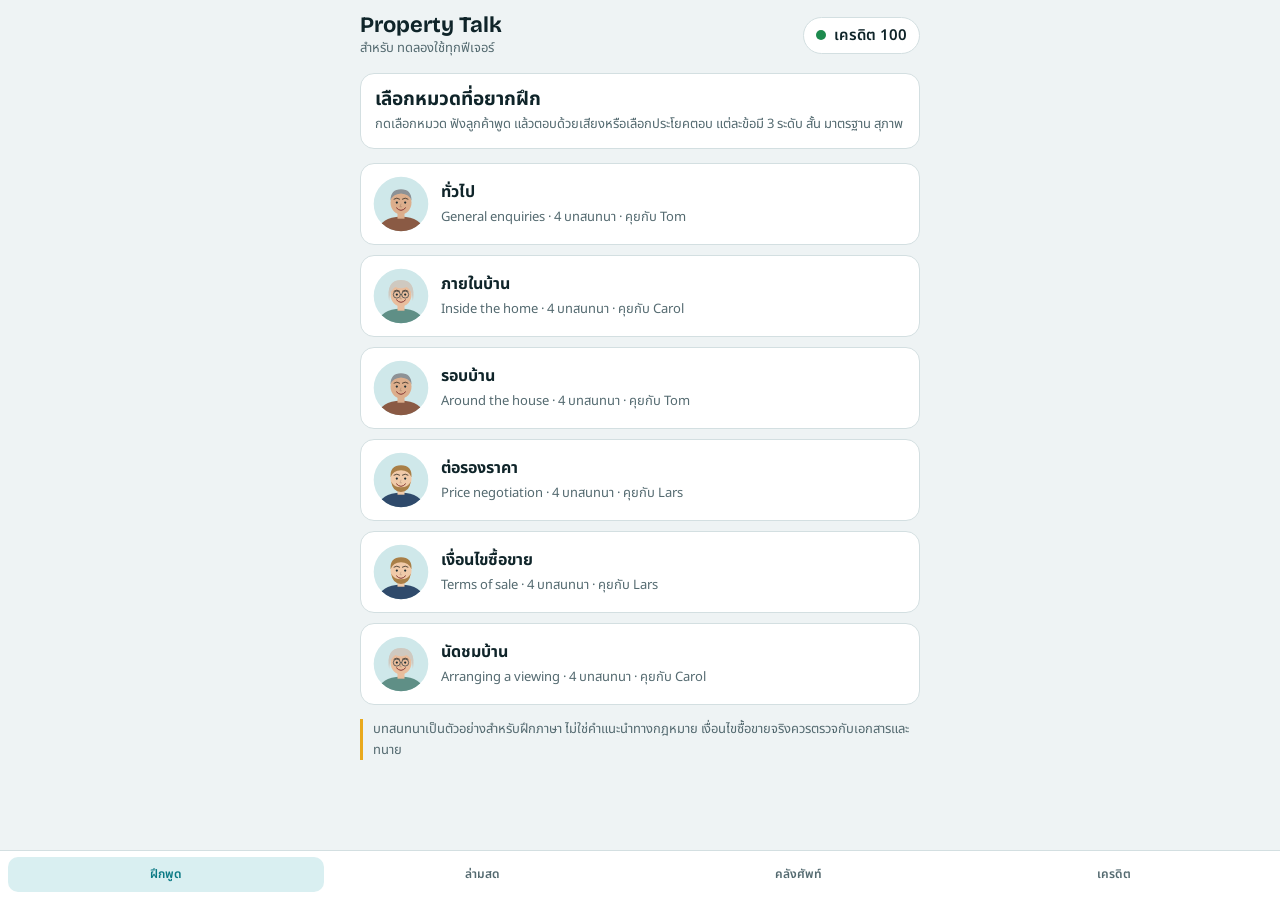
==== customers/demo/index.html @ 3b0f0d15 "Add Property Talk: shared core, customer folders, audio tooling Shared app in core/ with 6 conversat" ====
<!doctype html>
<html lang="th">
<head>
<meta charset="utf-8">
<meta name="viewport" content="width=device-width,initial-scale=1,viewport-fit=cover">
<meta name="robots" content="noindex,nofollow">
<title>Property Talk</title>
<link rel="preconnect" href="https://fonts.googleapis.com">
<link rel="preconnect" href="https://fonts.gstatic.com" crossorigin>
<link rel="stylesheet" href="https://fonts.googleapis.com/css2?family=Bricolage+Grotesque:wght@600;700&family=Noto+Sans+Thai:wght@400;500;600&display=swap">
<link rel="stylesheet" href="../../core/style.css">
</head>
<body>
<div class="wrap">
  <header class="top">
    <div>
      <h1 id="ptitle">Property Talk</h1>
      <p class="muted small" id="psub"></p>
    </div>
    <button class="pill" id="pill" data-act="tab" data-tab="credit" aria-label="ดูเครดิตคงเหลือ" hidden><span class="dot" id="pdot"></span><span id="ptxt">เครดิต</span></button>
  </header>
  <main id="app"></main>
</div>
<nav class="tabs" id="nav" aria-label="เมนูหลัก"></nav>
<div id="toast" hidden role="status"></div>
<div id="big" hidden></div>
<script src="config.js"></script>
<script src="../../core/app.js"></script>
</body>
</html>
---- core/style.css ----
/* Property Talk: shared styles. Phone-first single column, fixed bottom tab bar, light and dark themes. */
:root{
  color-scheme:light;
  --bg:#eef3f4; --surface:#ffffff; --ink:#0f2429; --muted:#546a70; --line:#d3dfe1;
  --accent:#0b7a85; --accent-ink:#ffffff; --accent-soft:#d9eff1; --sun:#e9a91d;
  --good:#1d8a4e; --bad:#c2371f; --face-bg:#cfe8ea;
  --font-display:'Bricolage Grotesque','Noto Sans Thai',system-ui,sans-serif;
  --font-body:'Noto Sans Thai',system-ui,-apple-system,'Segoe UI',sans-serif;
}
@media (prefers-color-scheme: dark){:root:not([data-theme="light"]){
  --bg:#0c1a1e; --surface:#132a30; --ink:#e6f1f3; --muted:#93aab0; --line:#24414a;
  --accent:#4cc3cd; --accent-ink:#06282c; --accent-soft:#17383e; --sun:#f0bd4a;
  --good:#5fcf8f; --bad:#ff8a78; --face-bg:#1d4149; color-scheme:dark}}
:root[data-theme="dark"]{
  --bg:#0c1a1e; --surface:#132a30; --ink:#e6f1f3; --muted:#93aab0; --line:#24414a;
  --accent:#4cc3cd; --accent-ink:#06282c; --accent-soft:#17383e; --sun:#f0bd4a;
  --good:#5fcf8f; --bad:#ff8a78; --face-bg:#1d4149; color-scheme:dark}
*{box-sizing:border-box}
[hidden]{display:none!important}
html{-webkit-text-size-adjust:100%}
body{margin:0;background:var(--bg);color:var(--ink);font-family:var(--font-body);font-size:15px;line-height:1.55;padding-inline:16px;padding-block:calc(12px + env(safe-area-inset-top,0px)) calc(96px + env(safe-area-inset-bottom,0px))}
img{max-width:100%}
.wrap{max-width:560px;margin-inline:auto;display:flex;flex-direction:column;gap:14px;min-width:0}
h1,h2,h3{font-family:var(--font-display);margin:0;text-wrap:balance;line-height:1.2}
h1{font-size:22px}h2{font-size:19px}h3{font-size:15px}
p{margin:0}
.muted{color:var(--muted)}
.small{font-size:13px}
header.top{display:flex;align-items:center;justify-content:space-between;gap:12px}
.pill{font:inherit;display:inline-flex;align-items:center;gap:8px;border:1px solid var(--line);background:var(--surface);color:var(--ink);border-radius:999px;padding:6px 12px;font-weight:600;cursor:pointer;min-height:36px}
.dot{width:10px;height:10px;border-radius:50%;background:var(--good)}
.dot.warn{background:var(--sun)}.dot.crit,.dot.out{background:var(--bad)}
.card{background:var(--surface);border:1px solid var(--line);border-radius:14px;padding:14px;min-width:0}
.btn{font:inherit;font-weight:600;border:1px solid var(--line);background:var(--surface);color:var(--ink);border-radius:10px;padding:8px 12px;min-height:40px;cursor:pointer;display:inline-flex;align-items:center;justify-content:center;gap:6px}
.btn.sm{min-height:34px;padding:5px 10px;font-size:13px}
.btn.primary{background:var(--accent);color:var(--accent-ink);border-color:var(--accent)}
.btn.on{background:var(--accent-soft);border-color:var(--accent)}
.btn:focus-visible,.pill:focus-visible,.opt:focus-visible,.w:focus-visible,.tab:focus-visible,.cat:focus-visible,.chip:focus-visible,input:focus-visible,textarea:focus-visible{outline:2px solid var(--accent);outline-offset:2px}
.row{display:flex;flex-wrap:wrap;gap:8px;align-items:center}
.acts{display:flex;flex-wrap:wrap;gap:6px;margin-top:10px}
.cats{display:grid;gap:10px}
.cat{font:inherit;text-align:left;display:flex;gap:12px;align-items:center;background:var(--surface);color:var(--ink);border:1px solid var(--line);border-radius:14px;padding:12px;cursor:pointer;width:100%}
.cat .mini{width:56px;height:56px;border-radius:50%;overflow:hidden;flex:none}
.cat b{font-family:var(--font-display);font-size:16px;display:block}
.tag{font-size:12px;font-weight:600;border-radius:6px;padding:2px 8px;background:var(--accent-soft);color:var(--ink)}
.stage{display:flex;gap:14px;align-items:center}
.face{width:104px;height:104px;border-radius:50%;overflow:hidden;flex:none}
.face svg,.mini svg{width:100%;height:100%;display:block}
.eye{transform-box:fill-box;transform-origin:center;animation:blink 4.2s infinite}
@keyframes blink{0%,92%,100%{transform:scaleY(1)}96%{transform:scaleY(.1)}}
.m-open{display:none;transform-box:fill-box;transform-origin:center}
.talk .m-smile{display:none}
.talk .m-open{display:block;animation:talk .26s ease-in-out infinite alternate}
@keyframes talk{from{transform:scaleY(.35)}to{transform:scaleY(1.25)}}
.dots{display:flex;gap:6px}
.dots i{flex:1;height:5px;border-radius:3px;background:var(--line)}
.dots i.done{background:var(--accent)}
.bubble{border-radius:16px;padding:14px;background:var(--surface);border:1px solid var(--line)}
.bubble.me{background:var(--accent-soft);border-color:transparent}
.en{font-family:var(--font-display);font-size:19px;font-weight:600;line-height:1.4}
.bubble .th{margin-top:6px;color:var(--muted);font-size:14px}
.w{cursor:pointer;text-decoration:underline dotted;text-decoration-color:var(--muted);text-underline-offset:4px;text-decoration-thickness:1px;border-radius:3px}
.wordbar{display:flex;flex-wrap:wrap;gap:8px;align-items:center;background:var(--accent-soft);border-radius:12px;padding:10px 12px}
.wordbar:empty{display:none}
.opts{display:grid;gap:8px}
.opt{font:inherit;text-align:left;background:var(--surface);color:var(--ink);border:1px solid var(--line);border-radius:12px;padding:10px 12px;cursor:pointer;width:100%}
.opt .lv{display:inline-block;margin-bottom:4px}
.opt .e{font-weight:600;display:block}
.opt .t{color:var(--muted);font-size:13px;display:block}
.mic{width:64px;height:64px;border-radius:50%;border:0;background:var(--accent);color:var(--accent-ink);display:inline-flex;align-items:center;justify-content:center;cursor:pointer;flex:none}
.mic svg{width:26px;height:26px}
.mic.live{animation:pulse 1s infinite}
@keyframes pulse{0%{box-shadow:0 0 0 0 rgba(11,122,133,.5)}100%{box-shadow:0 0 0 16px rgba(11,122,133,0)}}
.seg{display:grid;grid-template-columns:1fr 1fr;gap:6px;background:var(--line);padding:4px;border-radius:12px}
.seg button{font:inherit;font-weight:600;border:0;border-radius:9px;padding:9px;background:transparent;color:var(--ink);cursor:pointer}
.seg button.on{background:var(--surface)}
textarea,input[type=number],input[type=text]{font:inherit;width:100%;border:1px solid var(--line);border-radius:10px;padding:10px;background:var(--bg);color:var(--ink)}
textarea{resize:vertical}
label.f{display:flex;flex-direction:column;gap:4px;font-size:13px;color:var(--muted);min-width:0}
.out .en{font-size:22px}
.chips{display:flex;flex-wrap:wrap;gap:8px}
.chip{font:inherit;font-size:13px;border:1px solid var(--line);background:var(--surface);color:var(--ink);border-radius:999px;padding:6px 12px;cursor:pointer;text-align:left}
.note{font-size:13px;color:var(--muted);border-left:3px solid var(--sun);padding-left:10px}
.meter{position:relative;height:16px;border-radius:8px;background:var(--line);overflow:hidden}
.meter .fill{height:100%;background:var(--good);transition:width .3s}
.meter .fill.warn{background:var(--sun)}.meter .fill.crit,.meter .fill.out{background:var(--bad)}
.meter i{position:absolute;top:0;bottom:0;width:2px;background:var(--surface)}
.ticks{position:relative;height:18px;font-size:12px;color:var(--muted)}
.ticks span{position:absolute;transform:translateX(-50%);top:2px}
.bal{font-family:var(--font-display);font-size:40px;font-weight:700;line-height:1;font-variant-numeric:tabular-nums}
.packs{display:grid;grid-template-columns:repeat(auto-fit,minmax(150px,1fr));gap:10px}
.pack{border:1px solid var(--line);border-radius:12px;padding:12px;display:flex;flex-direction:column;gap:6px;background:var(--surface)}
.pack b{font-family:var(--font-display);font-size:20px;font-variant-numeric:tabular-nums}
.tbl{overflow-x:auto}
table{border-collapse:collapse;width:100%;min-width:420px;font-size:13px;font-variant-numeric:tabular-nums}
th,td{padding:8px 6px;border-bottom:1px solid var(--line);text-align:right;white-space:nowrap}
th:first-child,td:first-child{text-align:left}
td input{width:84px;padding:6px;text-align:right}
.good{color:var(--good);font-weight:600}.bad{color:var(--bad);font-weight:600}
.grid2{display:grid;grid-template-columns:1fr 1fr;gap:10px}
.item{display:flex;gap:10px;justify-content:space-between;align-items:flex-start;padding:10px 0;border-bottom:1px solid var(--line)}
.item:last-child{border-bottom:0}
.item .e{font-weight:600}
.flash{min-height:180px;display:flex;flex-direction:column;align-items:center;justify-content:center;text-align:center;gap:8px;cursor:pointer}
nav.tabs{position:fixed;left:0;right:0;bottom:0;background:var(--surface);border-top:1px solid var(--line);display:grid;grid-template-columns:repeat(4,1fr);padding:6px 8px calc(8px + env(safe-area-inset-bottom,0px));z-index:10}
.tab{font:inherit;font-size:12px;font-weight:600;border:0;background:transparent;color:var(--muted);padding:8px 2px;border-radius:10px;cursor:pointer}
.tab[aria-current="page"]{color:var(--accent);background:var(--accent-soft)}
#toast{position:fixed;left:50%;transform:translateX(-50%);bottom:calc(76px + env(safe-area-inset-bottom,0px));background:var(--ink);color:var(--bg);padding:10px 14px;border-radius:10px;font-size:14px;z-index:30;max-width:calc(100% - 32px);text-align:center}
#big{position:fixed;inset:0;z-index:40;background:var(--bg);display:flex;flex-direction:column;padding:16px;padding-top:calc(16px + env(safe-area-inset-top,0px))}
#big .txt{flex:1;display:flex;align-items:center;justify-content:center;text-align:center;font-family:var(--font-display);font-weight:700;font-size:clamp(28px,8vw,48px);line-height:1.25;text-wrap:balance}
@media (prefers-reduced-motion: reduce){.eye,.talk .m-open,.mic.live,.meter .fill{animation:none;transition:none}}
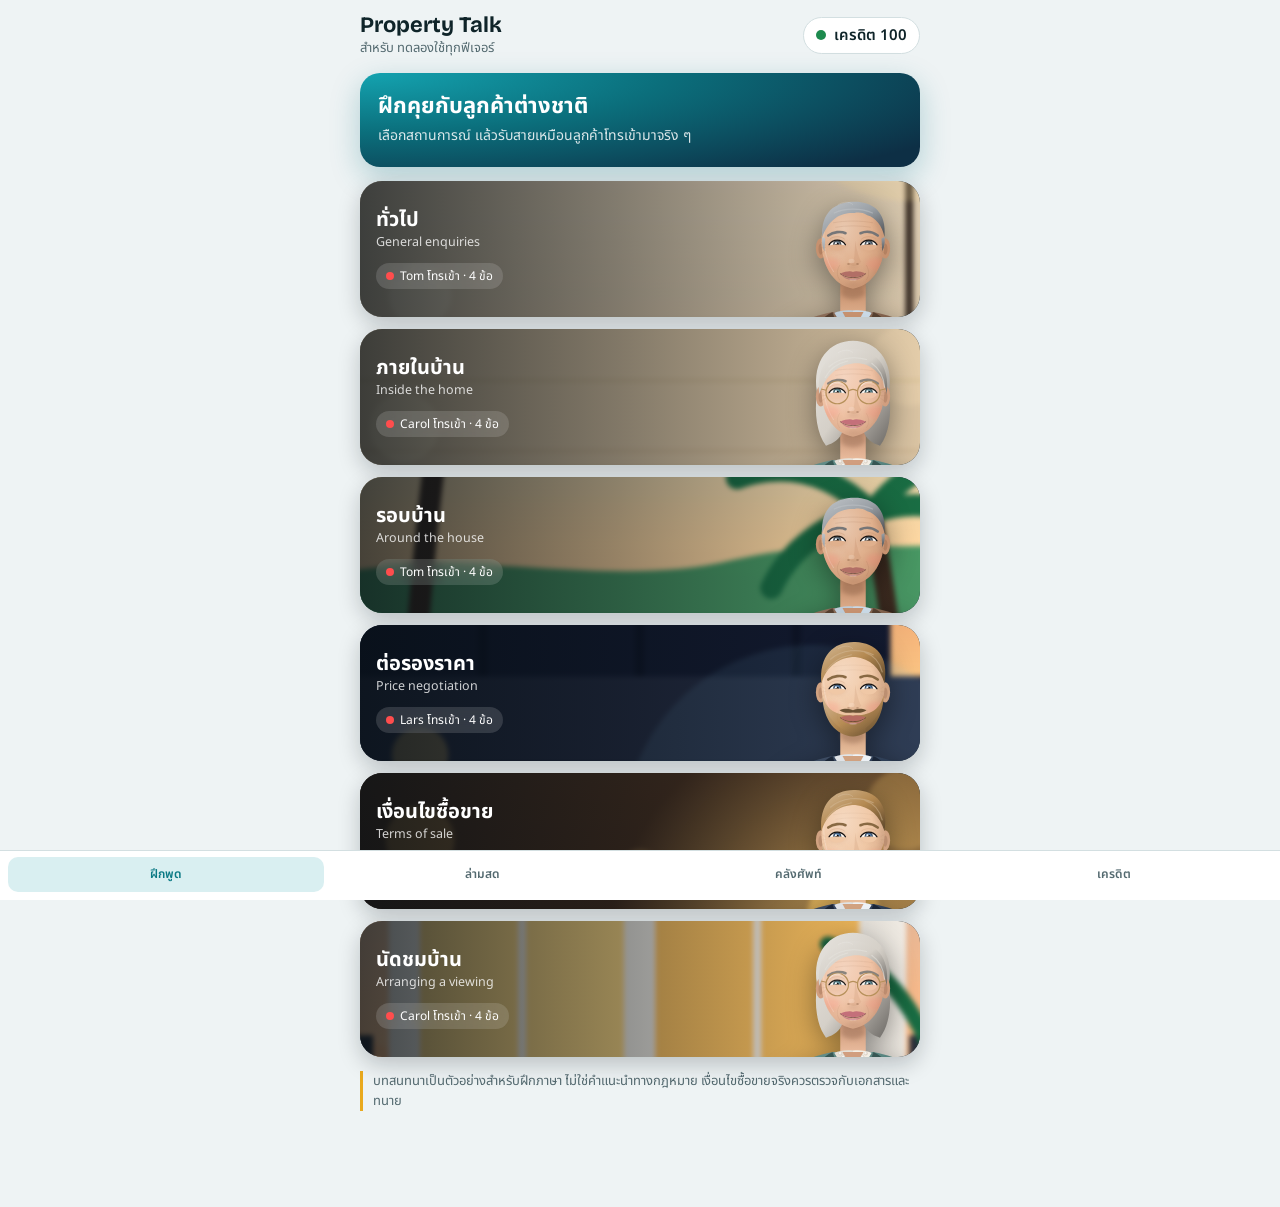
==== commit 525a28a8: "Premium avatars, full-screen video-call UI with reactions, compact layout for small phones Co-Author" ====
--- a/customers/demo/index.html
+++ b/customers/demo/index.html
@@ -23,8 +23,10 @@
 </div>
 <nav class="tabs" id="nav" aria-label="เมนูหลัก"></nav>
 <div id="toast" hidden role="status"></div>
+<div id="call" class="call" hidden></div>
 <div id="big" hidden></div>
 <script src="config.js"></script>
+<script src="../../core/art.js"></script>
 <script src="../../core/app.js"></script>
 </body>
 </html>
--- a/core/style.css
+++ b/core/style.css
@@ -39,34 +39,12 @@
 .row{display:flex;flex-wrap:wrap;gap:8px;align-items:center}
 .acts{display:flex;flex-wrap:wrap;gap:6px;margin-top:10px}
 .cats{display:grid;gap:10px}
-.cat{font:inherit;text-align:left;display:flex;gap:12px;align-items:center;background:var(--surface);color:var(--ink);border:1px solid var(--line);border-radius:14px;padding:12px;cursor:pointer;width:100%}
-.cat .mini{width:56px;height:56px;border-radius:50%;overflow:hidden;flex:none}
-.cat b{font-family:var(--font-display);font-size:16px;display:block}
 .tag{font-size:12px;font-weight:600;border-radius:6px;padding:2px 8px;background:var(--accent-soft);color:var(--ink)}
-.stage{display:flex;gap:14px;align-items:center}
-.face{width:104px;height:104px;border-radius:50%;overflow:hidden;flex:none}
-.face svg,.mini svg{width:100%;height:100%;display:block}
-.eye{transform-box:fill-box;transform-origin:center;animation:blink 4.2s infinite}
-@keyframes blink{0%,92%,100%{transform:scaleY(1)}96%{transform:scaleY(.1)}}
-.m-open{display:none;transform-box:fill-box;transform-origin:center}
-.talk .m-smile{display:none}
-.talk .m-open{display:block;animation:talk .26s ease-in-out infinite alternate}
 @keyframes talk{from{transform:scaleY(.35)}to{transform:scaleY(1.25)}}
-.dots{display:flex;gap:6px}
-.dots i{flex:1;height:5px;border-radius:3px;background:var(--line)}
-.dots i.done{background:var(--accent)}
-.bubble{border-radius:16px;padding:14px;background:var(--surface);border:1px solid var(--line)}
-.bubble.me{background:var(--accent-soft);border-color:transparent}
 .en{font-family:var(--font-display);font-size:19px;font-weight:600;line-height:1.4}
-.bubble .th{margin-top:6px;color:var(--muted);font-size:14px}
 .w{cursor:pointer;text-decoration:underline dotted;text-decoration-color:var(--muted);text-underline-offset:4px;text-decoration-thickness:1px;border-radius:3px}
 .wordbar{display:flex;flex-wrap:wrap;gap:8px;align-items:center;background:var(--accent-soft);border-radius:12px;padding:10px 12px}
 .wordbar:empty{display:none}
-.opts{display:grid;gap:8px}
-.opt{font:inherit;text-align:left;background:var(--surface);color:var(--ink);border:1px solid var(--line);border-radius:12px;padding:10px 12px;cursor:pointer;width:100%}
-.opt .lv{display:inline-block;margin-bottom:4px}
-.opt .e{font-weight:600;display:block}
-.opt .t{color:var(--muted);font-size:13px;display:block}
 .mic{width:64px;height:64px;border-radius:50%;border:0;background:var(--accent);color:var(--accent-ink);display:inline-flex;align-items:center;justify-content:center;cursor:pointer;flex:none}
 .mic svg{width:26px;height:26px}
 .mic.live{animation:pulse 1s infinite}
@@ -105,7 +83,133 @@
 nav.tabs{position:fixed;left:0;right:0;bottom:0;background:var(--surface);border-top:1px solid var(--line);display:grid;grid-template-columns:repeat(4,1fr);padding:6px 8px calc(8px + env(safe-area-inset-bottom,0px));z-index:10}
 .tab{font:inherit;font-size:12px;font-weight:600;border:0;background:transparent;color:var(--muted);padding:8px 2px;border-radius:10px;cursor:pointer}
 .tab[aria-current="page"]{color:var(--accent);background:var(--accent-soft)}
-#toast{position:fixed;left:50%;transform:translateX(-50%);bottom:calc(76px + env(safe-area-inset-bottom,0px));background:var(--ink);color:var(--bg);padding:10px 14px;border-radius:10px;font-size:14px;z-index:30;max-width:calc(100% - 32px);text-align:center}
-#big{position:fixed;inset:0;z-index:40;background:var(--bg);display:flex;flex-direction:column;padding:16px;padding-top:calc(16px + env(safe-area-inset-top,0px))}
+#toast{position:fixed;left:50%;transform:translateX(-50%);bottom:calc(76px + env(safe-area-inset-bottom,0px));background:var(--ink);color:var(--bg);padding:10px 14px;border-radius:10px;font-size:14px;z-index:80;max-width:calc(100% - 32px);text-align:center}
+#big{position:fixed;inset:0;z-index:90;background:var(--bg);display:flex;flex-direction:column;padding:16px;padding-top:calc(16px + env(safe-area-inset-top,0px))}
 #big .txt{flex:1;display:flex;align-items:center;justify-content:center;text-align:center;font-family:var(--font-display);font-weight:700;font-size:clamp(28px,8vw,48px);line-height:1.25;text-wrap:balance}
-@media (prefers-reduced-motion: reduce){.eye,.talk .m-open,.mic.live,.meter .fill{animation:none;transition:none}}
+
+/* ---------- avatar animation ---------- */
+.avatar{display:block}
+.avatar .lid{animation:lidblink 4.6s infinite}
+@keyframes lidblink{0%,93%,100%{transform:scaleY(0)}96%{transform:scaleY(1)}}
+.avatar .iris{animation:glance 8s ease-in-out infinite}
+@keyframes glance{0%,40%,100%{transform:translate(0,0)}50%,70%{transform:translate(2.5px,.6px)}80%,92%{transform:translate(-2.2px,0)}}
+.avatar .ahead{transform-box:view-box;transform-origin:200px 330px;animation:sway 7s ease-in-out infinite}
+@keyframes sway{0%,100%{transform:rotate(-.7deg) translateY(0)}50%{transform:rotate(.9deg) translateY(-2px)}}
+.avatar .abody{transform-box:view-box;transform-origin:200px 480px;animation:breathe 4.8s ease-in-out infinite}
+@keyframes breathe{0%,100%{transform:scale(1)}50%{transform:scale(1.008,1.012)}}
+.talk .avatar .ahead{animation:nod .7s ease-in-out infinite}
+@keyframes nod{0%,100%{transform:rotate(0) translateY(0)}50%{transform:rotate(-1deg) translateY(1.5px)}}
+
+/* ---------- home: hero and scenario cards ---------- */
+.hero{border-radius:20px;padding:20px 18px;color:#fff;background:radial-gradient(120% 140% at 0% 0%,#14a3b0 0%,#0b6f7c 45%,#0d2f45 100%);box-shadow:0 10px 30px rgba(11,111,124,.28)}
+.hero h2{font-size:22px;color:#fff}
+.hero p{margin-top:6px;color:rgba(255,255,255,.85);font-size:14px}
+.cats{display:grid;gap:12px}
+.catcard{font:inherit;color:#fff;text-align:left;position:relative;overflow:hidden;border:0;border-radius:22px;height:136px;padding:0;cursor:pointer;width:100%;background:#10202a;box-shadow:0 8px 22px rgba(8,20,28,.22)}
+.catcard .cbg{position:absolute;inset:-6%;filter:blur(2.5px) saturate(1.1)}
+.catcard .cbg svg{width:100%;height:100%;display:block}
+.catcard .cshade{position:absolute;inset:0;background:linear-gradient(90deg,rgba(6,14,20,.74) 0%,rgba(6,14,20,.42) 46%,rgba(6,14,20,0) 100%)}
+.catcard .cav{position:absolute;right:-8px;bottom:-34px;width:150px;height:180px}
+.catcard .cav svg{width:100%;height:100%;display:block;filter:drop-shadow(0 8px 14px rgba(0,0,0,.4))}
+.catcard .ctext{position:absolute;left:16px;top:0;bottom:0;display:flex;flex-direction:column;justify-content:center;gap:2px;max-width:58%}
+.catcard b{font-family:var(--font-display);font-size:20px;line-height:1.15}
+.catcard .cen{font-size:12.5px;opacity:.8}
+.catcard .cmeta{margin-top:8px;font-size:12px;display:inline-flex;align-items:center;gap:6px;background:rgba(255,255,255,.14);backdrop-filter:blur(8px);border-radius:999px;padding:4px 10px;width:fit-content}
+.catcard:focus-visible{outline:3px solid var(--accent);outline-offset:2px}
+.live{display:inline-block;width:8px;height:8px;border-radius:50%;background:#ff4d4d;box-shadow:0 0 0 0 rgba(255,77,77,.6);animation:livepulse 1.6s infinite}
+@keyframes livepulse{0%{box-shadow:0 0 0 0 rgba(255,77,77,.6)}100%{box-shadow:0 0 0 8px rgba(255,77,77,0)}}
+
+/* ---------- full-screen call ---------- */
+.call{position:fixed;inset:0;z-index:60;background:#0a1116;color:#fff;overflow:hidden;display:flex;flex-direction:column;animation:callin .38s cubic-bezier(.2,.8,.2,1)}
+@keyframes callin{from{opacity:0;transform:translateY(28px) scale(.98)}to{opacity:1;transform:none}}
+.call .bd{position:absolute;inset:-5%;z-index:0}
+.call .bd svg{width:100%;height:100%;display:block;filter:blur(6px) saturate(1.12)}
+.call .shade{position:absolute;inset:0;z-index:1;background:linear-gradient(180deg,rgba(6,12,16,.6) 0%,rgba(6,12,16,0) 24%,rgba(6,12,16,0) 44%,rgba(6,12,16,.78) 74%,rgba(6,12,16,.95) 100%)}
+.ctop{position:relative;z-index:4;display:flex;align-items:center;gap:12px;padding:calc(12px + env(safe-area-inset-top,0px)) 16px 8px}
+.cwho{display:flex;flex-direction:column;min-width:0;flex:1}
+.cwho b{font-family:var(--font-display);font-size:18px;line-height:1.1}
+.cwho span{font-size:12px;opacity:.85;display:inline-flex;align-items:center;gap:6px;font-variant-numeric:tabular-nums}
+.cprog{display:flex;gap:4px;width:64px}
+.cprog i{flex:1;height:4px;border-radius:2px;background:rgba(255,255,255,.28)}
+.cprog i.done{background:#4cd4de}
+.cface{position:absolute;left:0;right:0;top:calc(60px + env(safe-area-inset-top,0px));bottom:36%;z-index:2;display:flex;align-items:flex-end;justify-content:center;pointer-events:none}
+.cface.small{bottom:52%}
+.cface svg{height:100%;width:auto;max-width:100%;filter:drop-shadow(0 22px 30px rgba(0,0,0,.5));-webkit-mask-image:linear-gradient(#000 76%,transparent 99%);mask-image:linear-gradient(#000 76%,transparent 99%)}
+.cbottom{position:relative;z-index:4;margin-top:auto;padding:0 16px calc(14px + env(safe-area-inset-bottom,0px));display:flex;flex-direction:column;gap:10px;max-height:66%;overflow:auto}
+.sub{background:rgba(18,28,34,.58);backdrop-filter:blur(16px) saturate(1.2);-webkit-backdrop-filter:blur(16px) saturate(1.2);border:1px solid rgba(255,255,255,.14);border-radius:20px;padding:12px 14px}
+.sub .en{font-size:19px;color:#fff}
+.sub .th{margin-top:6px;color:rgba(255,255,255,.72);font-size:14px}
+.sub.me{background:rgba(11,122,133,.6);border-color:rgba(255,255,255,.2);align-self:flex-end;max-width:94%}
+.sub .tag{background:rgba(255,255,255,.2);color:#fff}
+.sub .w{text-decoration-color:rgba(255,255,255,.6)}
+.sub.sum h3{font-size:18px}
+.sumlist{margin-top:8px;max-height:26vh;overflow:auto}
+.sub .item{border-bottom-color:rgba(255,255,255,.14)}
+.small.dim,.dim{color:rgba(255,255,255,.7)}
+.react{display:flex;gap:8px;align-items:flex-start;font-size:14px;background:rgba(255,255,255,.14);backdrop-filter:blur(12px);border-radius:16px;padding:8px 12px;align-self:flex-start;max-width:94%;animation:pop .35s cubic-bezier(.2,.9,.3,1.3)}
+.react em{opacity:.75;font-style:normal;display:block;font-size:12.5px}
+.rdot{width:8px;height:8px;border-radius:50%;background:#4cd4de;margin-top:7px;flex:none}
+@keyframes pop{from{opacity:0;transform:translateY(8px) scale(.96)}to{opacity:1;transform:none}}
+.call .wordbar{background:rgba(255,255,255,.18);color:#fff;backdrop-filter:blur(12px)}
+.call .btn.glass,.btn.glass{background:rgba(255,255,255,.16);color:#fff;border-color:rgba(255,255,255,.22);backdrop-filter:blur(10px)}
+.pillbtn{font:inherit;font-weight:600;color:#fff;background:rgba(255,255,255,.16);border:1px solid rgba(255,255,255,.24);backdrop-filter:blur(12px);border-radius:999px;min-height:44px;padding:0 18px;display:flex;align-items:center;justify-content:space-between;cursor:pointer}
+.ctrls{display:flex;align-items:flex-end;justify-content:space-between;gap:4px}
+.cbw{display:flex;flex-direction:column;align-items:center;gap:4px;min-width:0}
+.cl{font-size:10.5px;opacity:.85;white-space:nowrap}
+.cbtn{width:42px;height:42px;border-radius:50%;border:1px solid rgba(255,255,255,.2);background:rgba(255,255,255,.14);backdrop-filter:blur(10px);color:#fff;display:inline-flex;align-items:center;justify-content:center;font:inherit;font-size:12px;cursor:pointer;padding:0}
+.cbtn b{font-weight:600;font-size:12px}
+.cbtn.on{background:rgba(76,212,222,.3);border-color:#4cd4de}
+.cbtn.end{background:#e5484d;border-color:#e5484d}
+.cbtn.end.sm{width:38px;height:38px}
+.cbtn:focus-visible,.cmain:focus-visible,.pillbtn:focus-visible,.copt:focus-visible{outline:2px solid #4cd4de;outline-offset:2px}
+.cmain{width:68px;height:68px;border-radius:50%;border:0;color:#04262b;background:linear-gradient(145deg,#6fe3ec,#2bb5c1);box-shadow:0 8px 22px rgba(43,181,193,.45);display:inline-flex;align-items:center;justify-content:center;cursor:pointer}
+.cmain.next{background:linear-gradient(145deg,#8af0a8,#22b35b);box-shadow:0 8px 22px rgba(34,179,91,.45)}
+.cmain svg{width:28px;height:28px}
+.sheet{position:absolute;left:0;right:0;bottom:0;z-index:8;background:rgba(12,19,24,.96);backdrop-filter:blur(24px) saturate(1.2);-webkit-backdrop-filter:blur(24px);border-top:1px solid rgba(255,255,255,.14);border-radius:26px 26px 0 0;padding:8px 16px calc(16px + env(safe-area-inset-bottom,0px));transform:translateY(105%);transition:transform .34s cubic-bezier(.2,.8,.2,1);max-height:74%;overflow:auto;visibility:hidden}
+.sheet.open{transform:none;visibility:visible}
+.sheet .grab{width:40px;height:4px;border-radius:2px;background:rgba(255,255,255,.3);margin:4px auto 10px}
+.copts{display:grid;gap:8px;margin-top:10px}
+.copt{font:inherit;text-align:left;color:#fff;background:rgba(255,255,255,.1);border:1px solid rgba(255,255,255,.16);border-radius:16px;padding:10px 12px;cursor:pointer;display:block;width:100%}
+.copt .lv{margin-bottom:4px;display:inline-block;background:rgba(255,255,255,.2);color:#fff}
+.copt .e{display:block;font-weight:600}
+.copt .t{display:block;font-size:13px;color:rgba(255,255,255,.7)}
+.call .mic.cmain.live{animation:pulse2 1s infinite}
+@keyframes pulse2{0%{box-shadow:0 0 0 0 rgba(43,181,193,.6)}100%{box-shadow:0 0 0 18px rgba(43,181,193,0)}}
+
+/* ---------- incoming call ---------- */
+.call.ringing .shade{background:linear-gradient(180deg,rgba(6,12,16,.7),rgba(6,12,16,.55) 50%,rgba(6,12,16,.9))}
+.ringbox{position:relative;z-index:3;margin-top:calc(70px + env(safe-area-inset-top,0px));display:flex;flex-direction:column;align-items:center;gap:6px;text-align:center}
+.ringav{position:relative;width:190px;height:190px;display:flex;align-items:center;justify-content:center;margin-bottom:14px}
+.ringav i{position:absolute;inset:0;border-radius:50%;border:2px solid rgba(255,255,255,.35);animation:ringout 2.4s ease-out infinite}
+.ringav i:nth-child(2){animation-delay:.8s}.ringav i:nth-child(3){animation-delay:1.6s}
+@keyframes ringout{from{transform:scale(.7);opacity:.9}to{transform:scale(1.5);opacity:0}}
+.rface{width:170px;height:170px;border-radius:50%;overflow:hidden;background:var(--face-bg);border:3px solid rgba(255,255,255,.7);box-shadow:0 12px 34px rgba(0,0,0,.5)}
+.rface svg{width:290px;height:auto;margin:-50px 0 0 -60px;display:block}
+.ringbox h2{font-size:28px;color:#fff}
+.rsub{opacity:.85;font-size:14px}
+.rcall{opacity:.9;font-size:15px;animation:blinkText 1.4s ease-in-out infinite}
+@keyframes blinkText{0%,100%{opacity:.4}50%{opacity:1}}
+.ringbtns{position:absolute;left:0;right:0;bottom:calc(48px + env(safe-area-inset-bottom,0px));z-index:4;display:flex;justify-content:space-around;padding:0 40px}
+.rb{display:flex;flex-direction:column;align-items:center;gap:8px}
+.cbtn.big{width:74px;height:74px}
+.cbtn.ans{background:#1fbf62;border-color:#1fbf62;animation:answerpulse 1.3s infinite}
+@keyframes answerpulse{0%{box-shadow:0 0 0 0 rgba(31,191,98,.6)}100%{box-shadow:0 0 0 20px rgba(31,191,98,0)}}
+
+@media (prefers-reduced-motion: reduce){
+  .avatar .lid,.avatar .iris,.avatar .ahead,.avatar .abody,.talk .avatar .ahead,.mic.live,.meter .fill,.live,.ringav i,.cbtn.ans,.rcall,.call,.react,.call .mic.cmain.live{animation:none!important;transition:none!important}
+  .sheet{transition:none}
+}
+
+.sub.mini{padding:8px 12px;border-radius:14px;opacity:.9}
+.sub.mini .en{font-family:var(--font-body);font-weight:500;font-size:14px;white-space:nowrap;overflow:hidden;text-overflow:ellipsis}
+.sub.mini .th{display:none}
+.sub.me .en{font-size:17px}
+
+.cbottom{overflow:visible;max-height:68%}
+.cstack{display:flex;flex-direction:column;gap:10px;min-height:0;overflow:auto;flex:0 1 auto;-webkit-overflow-scrolling:touch}
+@media (max-height:700px){
+  .cface{bottom:45%}
+  .sub .en{font-size:17px}
+  .sub.me .en{font-size:15px}
+  .cmain{width:62px;height:62px}
+}
